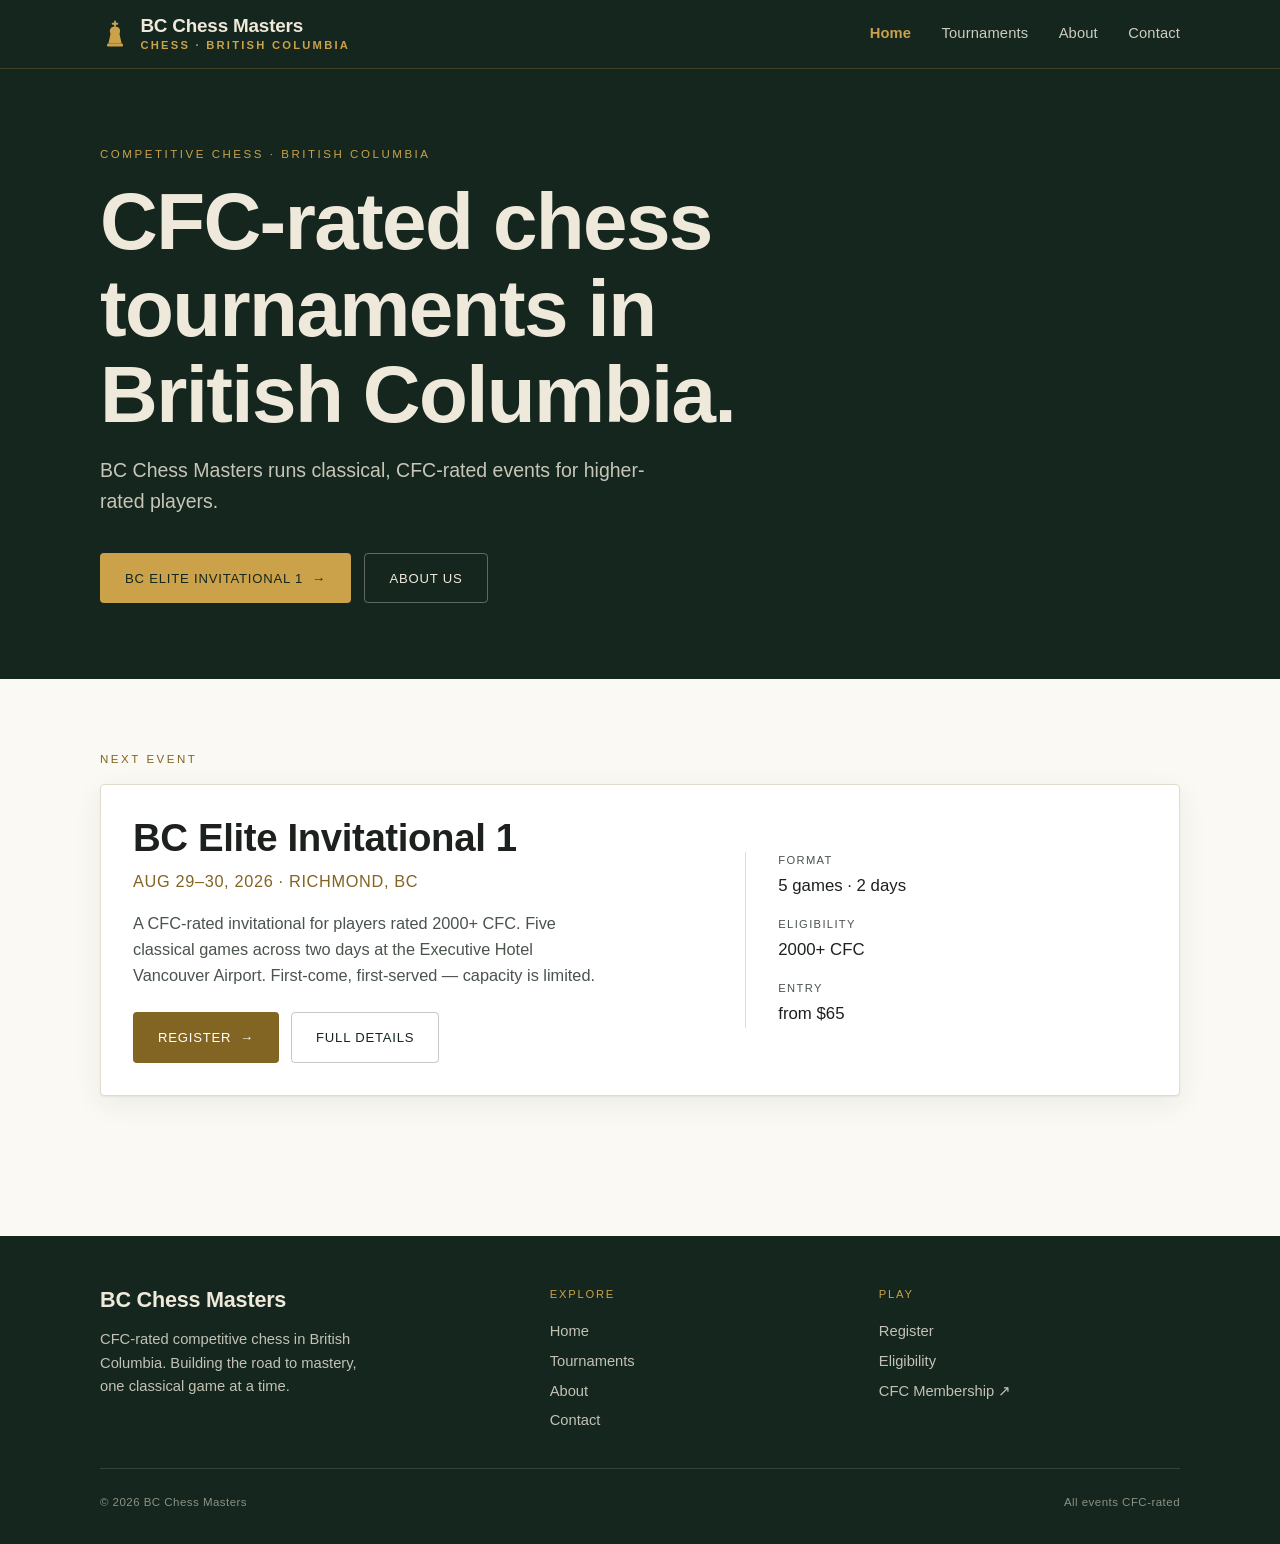
==== index.html @ 0b37fa42 "Added icon and put it in head" ====
<!DOCTYPE html>
<html lang="en">
<head>
  <meta charset="UTF-8" />
  <meta name="viewport" content="width=device-width, initial-scale=1.0" />
  <title>BC Chess Masters — Competitive Chess in British Columbia</title>
  <link rel="icon" type="image/png" sizes="32x32" href="/favicon-32x32.png">
  <meta name="description" content="BC Chess Masters runs CFC-rated, master-track chess tournaments in British Columbia. Home of the BC Elite Invitational." />
  <link rel="stylesheet" href="styles.css" />
</head>
<body>
  <a class="skip-link" href="#main">Skip to content</a>
  <!-- ============ HEADER ============ -->
  <header class="site-header">
    <div class="wrap">
      <a class="brand" href="index.html" aria-label="BC Chess Masters — home">
        <svg class="mark" viewBox="0 0 32 32" aria-hidden="true">
          <path d="M16 2.5v5M13.5 5h5" stroke="#cba24a" stroke-width="2" stroke-linecap="round"/>
          <path d="M16 8c-4.6 0-6.6 3.8-4.8 7.6L9 26h14l-2.2-10.4C22.6 11.8 20.6 8 16 8Z" fill="#cba24a"/>
          <rect x="7.5" y="26" width="17" height="3.4" rx="1.2" fill="#cba24a"/>
        </svg>
        <span class="brand-name">BC Chess Masters<span class="brand-sub">Chess · British Columbia</span></span>
      </a>
      <button class="nav-toggle" aria-expanded="false" aria-controls="primary-nav" aria-label="Toggle menu">☰</button>
      <nav class="nav" id="primary-nav" aria-label="Primary">
        <a href="index.html" aria-current="page">Home</a>
        <a href="bc-elite-invitational-1.html">Tournaments</a>
        <a href="about.html">About</a>
        <a href="contact.html">Contact</a>
      </nav>
    </div>
  </header>

  <main id="main">
  <!-- ============ HERO ============ -->
  <section class="hero">
    <div class="wrap" style="padding-block: clamp(2.75rem, 6vw, 4.75rem);">
      <p class="eyebrow eyebrow--light">Competitive Chess · British Columbia</p>
      <h1 style="font-family:var(--font-display); font-size:clamp(2.6rem,7vw,5rem); font-weight:600; letter-spacing:-.02em; max-width:16ch;">
        CFC-rated chess tournaments in British Columbia.
      </h1>
      <p class="lede" style="color:rgba(239,233,219,.82); max-width:54ch;">
        BC Chess Masters runs classical, CFC-rated events for higher-rated players.
      </p>
      <div style="display:flex; flex-wrap:wrap; gap:.85rem; margin-top:2.25rem;">
        <a class="btn btn--on-dark" href="bc-elite-invitational-1.html">
          BC Elite Invitational 1 <span class="arrow" aria-hidden="true">→</span>
        </a>
        <a class="btn btn--ghost-dark" href="about.html">About us</a>
      </div>
    </div>
  </section>

  <!-- ============ FEATURED EVENT ============ -->
  <section class="section">
    <div class="wrap">
      <p class="eyebrow">Next Event</p>
      <div class="card split-feature">
        <div>
          <h2 class="section-title" style="font-size:clamp(1.7rem,3.6vw,2.4rem);">BC Elite Invitational 1</h2>
          <p class="mono" style="color:var(--brass); margin-top:.6rem; letter-spacing:.04em;">AUG 29–30, 2026 · RICHMOND, BC</p>
          <p style="color:var(--ink-soft); margin-top:1rem; max-width:52ch;">
            A CFC-rated invitational for players rated 2000+ CFC. Five classical games across two days
            at the Executive Hotel Vancouver Airport. First-come, first-served — capacity is limited.
          </p>
          <div style="display:flex; flex-wrap:wrap; gap:.75rem; margin-top:1.5rem;">
            <a class="btn btn--primary" href="bc-elite-invitational-1.html#register">Register <span class="arrow" aria-hidden="true">→</span></a>
            <a class="btn btn--ghost" href="bc-elite-invitational-1.html">Full details</a>
          </div>
        </div>
        <dl style="display:grid; gap:1rem; border-left:1px solid var(--ivory-line); padding-left:2rem;">
          <div><dt class="mono" style="font-size:.7rem; letter-spacing:.12em; text-transform:uppercase; color:var(--ink-soft);">Format</dt>
               <dd class="mono" style="font-size:1.05rem; margin-top:.2rem;">5 games · 2 days</dd></div>
          <div><dt class="mono" style="font-size:.7rem; letter-spacing:.12em; text-transform:uppercase; color:var(--ink-soft);">Eligibility</dt>
               <dd class="mono" style="font-size:1.05rem; margin-top:.2rem;">2000+ CFC</dd></div>
          <div><dt class="mono" style="font-size:.7rem; letter-spacing:.12em; text-transform:uppercase; color:var(--ink-soft);">Entry</dt>
               <dd class="mono" style="font-size:1.05rem; margin-top:.2rem;">from $65</dd></div>
        </dl>
      </div>
    </div>
  </section>

  </main>

  <!-- ============ FOOTER ============ -->
  <footer class="site-footer">
    <div class="wrap">
      <div class="footer-top">
        <div class="footer-brand">
          <span class="brand-name">BC Chess Masters</span>
          <p>CFC-rated competitive chess in British Columbia. Building the road to mastery, one classical game at a time.</p>
        </div>
        <div class="footer-col">
          <h2>Explore</h2>
          <a href="index.html">Home</a>
          <a href="bc-elite-invitational-1.html">Tournaments</a>
          <a href="about.html">About</a>
          <a href="contact.html">Contact</a>
        </div>
        <div class="footer-col">
          <h2>Play</h2>
          <a href="bc-elite-invitational-1.html#register">Register</a>
          <a href="bc-elite-invitational-1.html#eligibility">Eligibility</a>
          <a href="https://www.chess.ca/en/players/membership-join/" target="_blank" rel="noopener">CFC Membership ↗</a>
        </div>
      </div>
      <div class="footer-bottom">
        <span>© 2026 BC Chess Masters</span>
        <span>All events CFC-rated</span>
      </div>
    </div>
  </footer>

  <script src="main.js"></script>
</body>
</html>
---- styles.css ----
/* =================================================================
   Road to Masters — shared stylesheet
   Colors: evergreen + brass + ivory. Plain system sans (Calibri/Segoe UI/Arial).
   ================================================================= */

/* ---------- Design tokens ---------- */
:root {
  /* Palette */
  --ink:        #1c211d;   /* primary text */
  --ink-soft:   #4a534c;   /* secondary text */
  --paper:      #fbf9f4;   /* page background */
  --ivory:      #efe9db;   /* light board square / surfaces */
  --ivory-line: #e2dccd;   /* hairlines on ivory */
  --forest:     #14261d;   /* deep field: hero, header, footer */
  --forest-2:   #1d3529;   /* raised surfaces on forest */
  --brass:      #826423;   /* accent — "masters" gold (AA on ivory/paper/white) */
  --brass-lit:  #cba24a;   /* accent on dark */
  --danger:     #8a3b2e;   /* deadlines / important notes */

  /* Placeholder highlight */
  --tbd-bg:     #fbeccb;
  --tbd-border: #d9a93a;
  --tbd-text:   #6b4e12;

  /* Type — plain system sans throughout */
  --font-display: Calibri, "Segoe UI", Arial, Helvetica, sans-serif;
  --font-body:    Calibri, "Segoe UI", Arial, Helvetica, sans-serif;
  --font-mono:    Calibri, "Segoe UI", Arial, Helvetica, sans-serif;

  /* Rhythm */
  --wrap: 1080px;
  --wrap-narrow: 760px;
  --gap: clamp(1rem, 2.5vw, 1.75rem);
  --section-y: clamp(2.75rem, 5.5vw, 4.5rem);
  --radius: 4px;
  --shadow: 0 1px 2px rgba(20,38,29,.06), 0 8px 28px rgba(20,38,29,.07);
}

/* ---------- Reset ---------- */
*, *::before, *::after { box-sizing: border-box; }
* { margin: 0; }
html { -webkit-text-size-adjust: 100%; scroll-behavior: smooth; }
body {
  font-family: var(--font-body);
  color: var(--ink);
  background: var(--paper);
  line-height: 1.6;
  font-size: 1.02rem;
  -webkit-font-smoothing: antialiased;
  text-rendering: optimizeLegibility;
}
img, svg { display: block; max-width: 100%; }
a { color: inherit; }
h1, h2, h3, h4 { line-height: 1.08; font-weight: 600; }

@media (prefers-reduced-motion: reduce) {
  html { scroll-behavior: auto; }
  *, *::before, *::after { animation-duration: .001ms !important; transition-duration: .001ms !important; }
}

/* ---------- Layout helpers ---------- */
.wrap { width: min(100% - 2.5rem, var(--wrap)); margin-inline: auto; }
.wrap-narrow { width: min(100% - 2.5rem, var(--wrap-narrow)); margin-inline: auto; }
.section { padding-block: var(--section-y); }
.section--ivory { background: var(--ivory); border-block: 1px solid var(--ivory-line); }

/* Two-column splits (collapse to one column on narrow screens) */
.split { display: grid; grid-template-columns: 1fr 1fr; gap: clamp(1.5rem, 4vw, 3rem); }
.split-wide { display: grid; grid-template-columns: 1.5fr 1fr; gap: clamp(1.5rem, 4vw, 3rem); }
.split-feature { display: grid; grid-template-columns: 1.3fr .9fr; gap: 2rem; align-items: center; }
@media (max-width: 780px) {
  .split, .split-wide, .split-feature { grid-template-columns: 1fr; }
}

.eyebrow {
  font-family: var(--font-mono);
  font-size: .72rem;
  letter-spacing: .22em;
  text-transform: uppercase;
  color: var(--brass);
  font-weight: 500;
  margin-bottom: 1rem;
}
.eyebrow--light { color: var(--brass-lit); }

.section-title {
  font-family: var(--font-display);
  font-size: clamp(1.9rem, 4vw, 2.7rem);
  font-weight: 600;
  letter-spacing: -.01em;
  font-optical-sizing: auto;
}
.lede {
  font-size: clamp(1.05rem, 2.3vw, 1.22rem);
  color: var(--ink-soft);
  max-width: 60ch;
  margin-top: 1rem;
}

/* Mono = the "scoresheet" data thread */
.mono { font-family: var(--font-mono); font-variant-numeric: tabular-nums; }

/* ---------- Placeholder / to-confirm marker ---------- */
.tbd {
  font-family: var(--font-mono);
  font-size: .82em;
  background: var(--tbd-bg);
  color: var(--tbd-text);
  border: 1px dashed var(--tbd-border);
  border-radius: 3px;
  padding: .08em .45em;
  white-space: nowrap;
}
.tbd::before { content: "\270e\00a0"; } /* pencil */

/* ---------- Buttons ---------- */
.btn {
  display: inline-flex;
  align-items: center;
  gap: .55rem;
  font-family: var(--font-mono);
  font-size: .82rem;
  letter-spacing: .06em;
  text-transform: uppercase;
  font-weight: 500;
  text-decoration: none;
  padding: .85rem 1.5rem;
  border-radius: var(--radius);
  border: 1px solid transparent;
  cursor: pointer;
  transition: transform .15s ease, background .15s ease, border-color .15s ease, color .15s ease;
}
.btn:hover { transform: translateY(-1px); }
.btn--primary { background: var(--brass); color: #ffffff !important; text-decoration: none; }
.btn--primary:hover { background: #6b511c; color: #ffffff !important; }
.btn--ghost { background: transparent; color: var(--forest); border-color: rgba(20,38,29,.25); text-decoration: none; }
.btn--ghost:hover { border-color: var(--forest); color: var(--forest); }
.btn--on-dark { background: var(--brass-lit); color: var(--forest); }
.btn--on-dark:hover { background: #dbb45c; }
.btn--ghost-dark { background: transparent; color: var(--ivory); border-color: rgba(239,233,219,.35); }
.btn--ghost-dark:hover { border-color: var(--ivory); }
.btn--lg { padding: 1.05rem 2.1rem; font-size: .95rem; }
.btn .arrow { transition: transform .15s ease; }
.btn:hover .arrow { transform: translateX(3px); }

/* ---------- Header ---------- */
.site-header {
  position: sticky;
  top: 0;
  z-index: 50;
  background: var(--forest);
  color: var(--ivory);
  border-bottom: 1px solid rgba(203,162,74,.22);
}
.site-header .wrap {
  display: flex;
  align-items: center;
  justify-content: space-between;
  min-height: 68px;
}
.brand {
  display: inline-flex;
  align-items: center;
  gap: .65rem;
  text-decoration: none;
  color: var(--ivory);
}
.brand .mark { width: 30px; height: 30px; flex: none; }
.brand-name {
  font-family: var(--font-display);
  font-size: 1.18rem;
  font-weight: 600;
  letter-spacing: -.01em;
  line-height: 1;
}
.brand-sub {
  display: block;
  font-family: var(--font-mono);
  font-size: .7rem;
  letter-spacing: .2em;
  text-transform: uppercase;
  color: var(--brass-lit);
  margin-top: .28rem;
}
.nav-toggle {
  display: none;
  background: none;
  border: 1px solid rgba(239,233,219,.3);
  border-radius: var(--radius);
  color: var(--ivory);
  padding: .45rem .6rem;
  cursor: pointer;
  font-size: 1.1rem;
  line-height: 1;
}
.nav {
  display: flex;
  align-items: center;
  gap: 1.9rem;
}
.nav a {
  text-decoration: none;
  color: var(--ivory);
  font-size: .92rem;
  letter-spacing: .01em;
  opacity: .85;
  transition: opacity .15s ease, color .15s ease;
}
.nav a:hover, .nav a[aria-current="page"] { opacity: 1; color: var(--brass-lit); }
.nav a[aria-current="page"] { font-weight: 600; }

@media (max-width: 760px) {
  .nav-toggle { display: block; }
  .nav {
    position: absolute;
    top: 100%; left: 0; right: 0;
    flex-direction: column;
    align-items: stretch;
    gap: 0;
    background: var(--forest);
    border-bottom: 1px solid rgba(203,162,74,.22);
    padding: .5rem 0 1rem;
    display: none;
  }
  .nav.open { display: flex; }
  .nav a { padding: .85rem 1.25rem; width: min(100% - 2.5rem, var(--wrap)); margin-inline: auto; opacity: .95; }
  .nav a + a { border-top: 1px solid rgba(239,233,219,.08); }
}

/* ---------- Hero (shared base) ---------- */
.hero {
  position: relative;
  background: var(--forest);
  color: var(--ivory);
  overflow: hidden;
}
.hero > .wrap { position: relative; z-index: 1; }

/* ---------- Cards ---------- */
.card {
  background: #fff;
  border: 1px solid var(--ivory-line);
  border-radius: var(--radius);
  padding: clamp(1.4rem, 3vw, 2rem);
  box-shadow: var(--shadow);
}

/* ---------- Tables ---------- */
.table-scroll { overflow-x: auto; -webkit-overflow-scrolling: touch; }
table.data {
  width: 100%;
  border-collapse: collapse;
  min-width: 460px;
}
table.data caption { text-align: left; color: var(--ink-soft); font-size: .9rem; margin-bottom: .75rem; }
table.data th, table.data td {
  text-align: left;
  padding: .8rem 1rem;
  border-bottom: 1px solid var(--ivory-line);
  vertical-align: baseline;
}
table.data thead th {
  font-family: var(--font-mono);
  font-size: .7rem;
  letter-spacing: .12em;
  text-transform: uppercase;
  color: var(--ink-soft);
  font-weight: 500;
}
table.data tbody tr:last-child td { border-bottom: 0; }
table.data .num { font-family: var(--font-mono); font-variant-numeric: tabular-nums; }
.round-tag {
  display: inline-block;
  font-family: var(--font-mono);
  font-weight: 700;
  color: var(--forest);
  background: var(--ivory);
  border: 1px solid var(--ivory-line);
  border-radius: 3px;
  padding: .1rem .5rem;
  font-size: .82rem;
}

/* ---------- Definition rows (format/eligibility) ---------- */
.spec-list { display: grid; gap: 1.1rem; margin-top: 1.5rem; }
.spec {
  display: grid;
  grid-template-columns: 190px 1fr;
  gap: 1.25rem;
  padding-bottom: 1.1rem;
  border-bottom: 1px solid var(--ivory-line);
}
.spec:last-child { border-bottom: 0; padding-bottom: 0; }
.spec dt {
  font-family: var(--font-mono);
  font-size: .74rem;
  letter-spacing: .1em;
  text-transform: uppercase;
  color: var(--brass);
  padding-top: .15rem;
}
.spec dd { color: var(--ink); }
.spec dd small { display: block; color: var(--ink-soft); margin-top: .3rem; }
@media (max-width: 620px) {
  .spec { grid-template-columns: 1fr; gap: .35rem; }
}

/* ---------- Fee / price ---------- */
.fee-grid {
  display: grid;
  grid-template-columns: repeat(auto-fit, minmax(220px, 1fr));
  gap: var(--gap);
  margin-top: 2rem;
}
.fee {
  border: 1px solid var(--ivory-line);
  border-radius: var(--radius);
  background: #fff;
  padding: 1.5rem;
}
.fee.is-early { border-color: var(--brass); box-shadow: 0 0 0 1px var(--brass); }
.fee .fee-label {
  font-family: var(--font-mono);
  font-size: .72rem;
  letter-spacing: .12em;
  text-transform: uppercase;
  color: var(--ink-soft);
}
.fee .fee-amount {
  font-family: var(--font-display);
  font-size: 2.6rem;
  font-weight: 600;
  margin: .3rem 0 .15rem;
}
.fee .fee-note { font-size: .88rem; color: var(--ink-soft); }
.fee .fee-flag {
  display: inline-block;
  margin-bottom: .6rem;
  font-family: var(--font-mono);
  font-size: .7rem;
  letter-spacing: .1em;
  text-transform: uppercase;
  color: var(--brass);
}
.addons { margin-top: 1.75rem; display: grid; gap: .6rem; }
.addon {
  display: flex; justify-content: space-between; gap: 1rem;
  padding: .75rem 1rem;
  background: #fff;
  border: 1px solid var(--ivory-line);
  border-radius: var(--radius);
}
.addon .addon-price { font-family: var(--font-mono); font-weight: 700; color: var(--brass); }

/* Deadline pill */
.deadline {
  display: inline-flex; align-items: center; gap: .5rem;
  font-family: var(--font-mono);
  font-size: .8rem;
  color: var(--danger);
  background: #f7e7e3;
  border: 1px solid #e3bcb2;
  border-radius: 999px;
  padding: .35rem .85rem;
}

/* ---------- Register block ---------- */
.register {
  background: var(--forest);
  color: var(--ivory);
  border-radius: var(--radius);
  padding: clamp(1.75rem, 4vw, 2.75rem);
}
.register h3 { font-family: var(--font-display); font-size: 1.7rem; }
.etransfer {
  margin-top: 1.5rem;
  border-top: 1px solid rgba(239,233,219,.16);
  padding-top: 1.25rem;
  font-size: .95rem;
  color: rgba(239,233,219,.85);
}
.etransfer .kv { font-family: var(--font-mono); color: var(--brass-lit); }

/* ---------- Sub-nav (tournament page) ---------- */
.subnav {
  position: sticky;
  top: 68px;
  z-index: 40;
  background: rgba(251,249,244,.92);
  backdrop-filter: blur(8px);
  border-bottom: 1px solid var(--ivory-line);
}
.subnav .wrap { display: flex; gap: .25rem; overflow-x: auto; -webkit-overflow-scrolling: touch; scrollbar-width: none; }
.subnav .wrap::-webkit-scrollbar { display: none; }
.subnav a {
  flex: none;
  text-decoration: none;
  color: var(--ink-soft);
  font-family: var(--font-mono);
  font-size: .72rem;
  letter-spacing: .06em;
  text-transform: uppercase;
  padding: .95rem .85rem;
  border-bottom: 2px solid transparent;
  transition: color .15s ease, border-color .15s ease;
  white-space: nowrap;
}
.subnav a:hover { color: var(--ink); }
.subnav a.active { color: var(--forest); border-bottom-color: var(--brass); }
/* offset anchors so sticky bars don't cover headings */
.anchor { scroll-margin-top: 130px; }

/* ---------- Callout ---------- */
.callout {
  border-left: 3px solid var(--brass);
  background: var(--ivory);
  border-radius: 0 var(--radius) var(--radius) 0;
  padding: 1.1rem 1.35rem;
  margin-top: 1.5rem;
}
.callout p { color: var(--ink); font-size: .96rem; }
.callout a { color: var(--brass); font-weight: 600; }

/* ---------- Prose ---------- */
.prose p { margin-top: 1rem; color: var(--ink-soft); max-width: 68ch; }
.prose p:first-child { margin-top: 0; }
.prose a:not(.btn) { color: var(--brass); text-decoration: underline; text-underline-offset: 2px; }
.prose ul { margin-top: 1rem; padding-left: 1.2rem; color: var(--ink-soft); max-width: 68ch; }
.prose li { margin-top: .4rem; }
.prose h2, .prose h3 {
  font-family: var(--font-display);
  font-size: 1.35rem;
  margin-top: 2rem;
}

/* ---------- Footer ---------- */
.site-footer {
  background: var(--forest);
  color: rgba(239,233,219,.8);
  padding-block: 3.25rem 2rem;
  margin-top: var(--section-y);
}
.footer-top {
  display: grid;
  grid-template-columns: 1.4fr 1fr 1fr;
  gap: var(--gap);
  padding-bottom: 2rem;
  border-bottom: 1px solid rgba(239,233,219,.14);
}
.footer-brand .brand-name { color: var(--ivory); font-size: 1.35rem; }
.footer-brand p { margin-top: .85rem; font-size: .92rem; max-width: 34ch; }
.footer-col h2 {
  font-family: var(--font-mono);
  font-size: .7rem;
  letter-spacing: .16em;
  text-transform: uppercase;
  color: var(--brass-lit);
  margin-bottom: 1rem;
  font-weight: 500;
}
.footer-col a { display: block; text-decoration: none; color: rgba(239,233,219,.8); font-size: .92rem; padding: .2rem 0; }
.footer-col a:hover { color: var(--brass-lit); }
.footer-bottom {
  display: flex; justify-content: space-between; flex-wrap: wrap; gap: .5rem;
  padding-top: 1.5rem;
  font-family: var(--font-mono);
  font-size: .72rem;
  letter-spacing: .04em;
  color: rgba(239,233,219,.55);
}
@media (max-width: 680px) {
  .footer-top { grid-template-columns: 1fr 1fr; }
  .footer-brand { grid-column: 1 / -1; }
}

/* ---------- Skip link ---------- */
.skip-link {
  position: absolute;
  left: -9999px;
  top: 0;
  z-index: 100;
  background: var(--brass);
  color: #fff;
  font-family: var(--font-mono);
  font-size: .85rem;
  padding: .75rem 1.25rem;
  border-radius: 0 0 var(--radius) 0;
  text-decoration: none;
}
.skip-link:focus {
  left: 0;
}

/* ---------- Focus visibility ---------- */
a:focus-visible, button:focus-visible, .btn:focus-visible {
  outline: 2px solid var(--brass-lit);
  outline-offset: 3px;
  border-radius: 2px;
}
.hero a:focus-visible, .site-header a:focus-visible, .site-footer a:focus-visible {
  outline-color: var(--brass-lit);
}
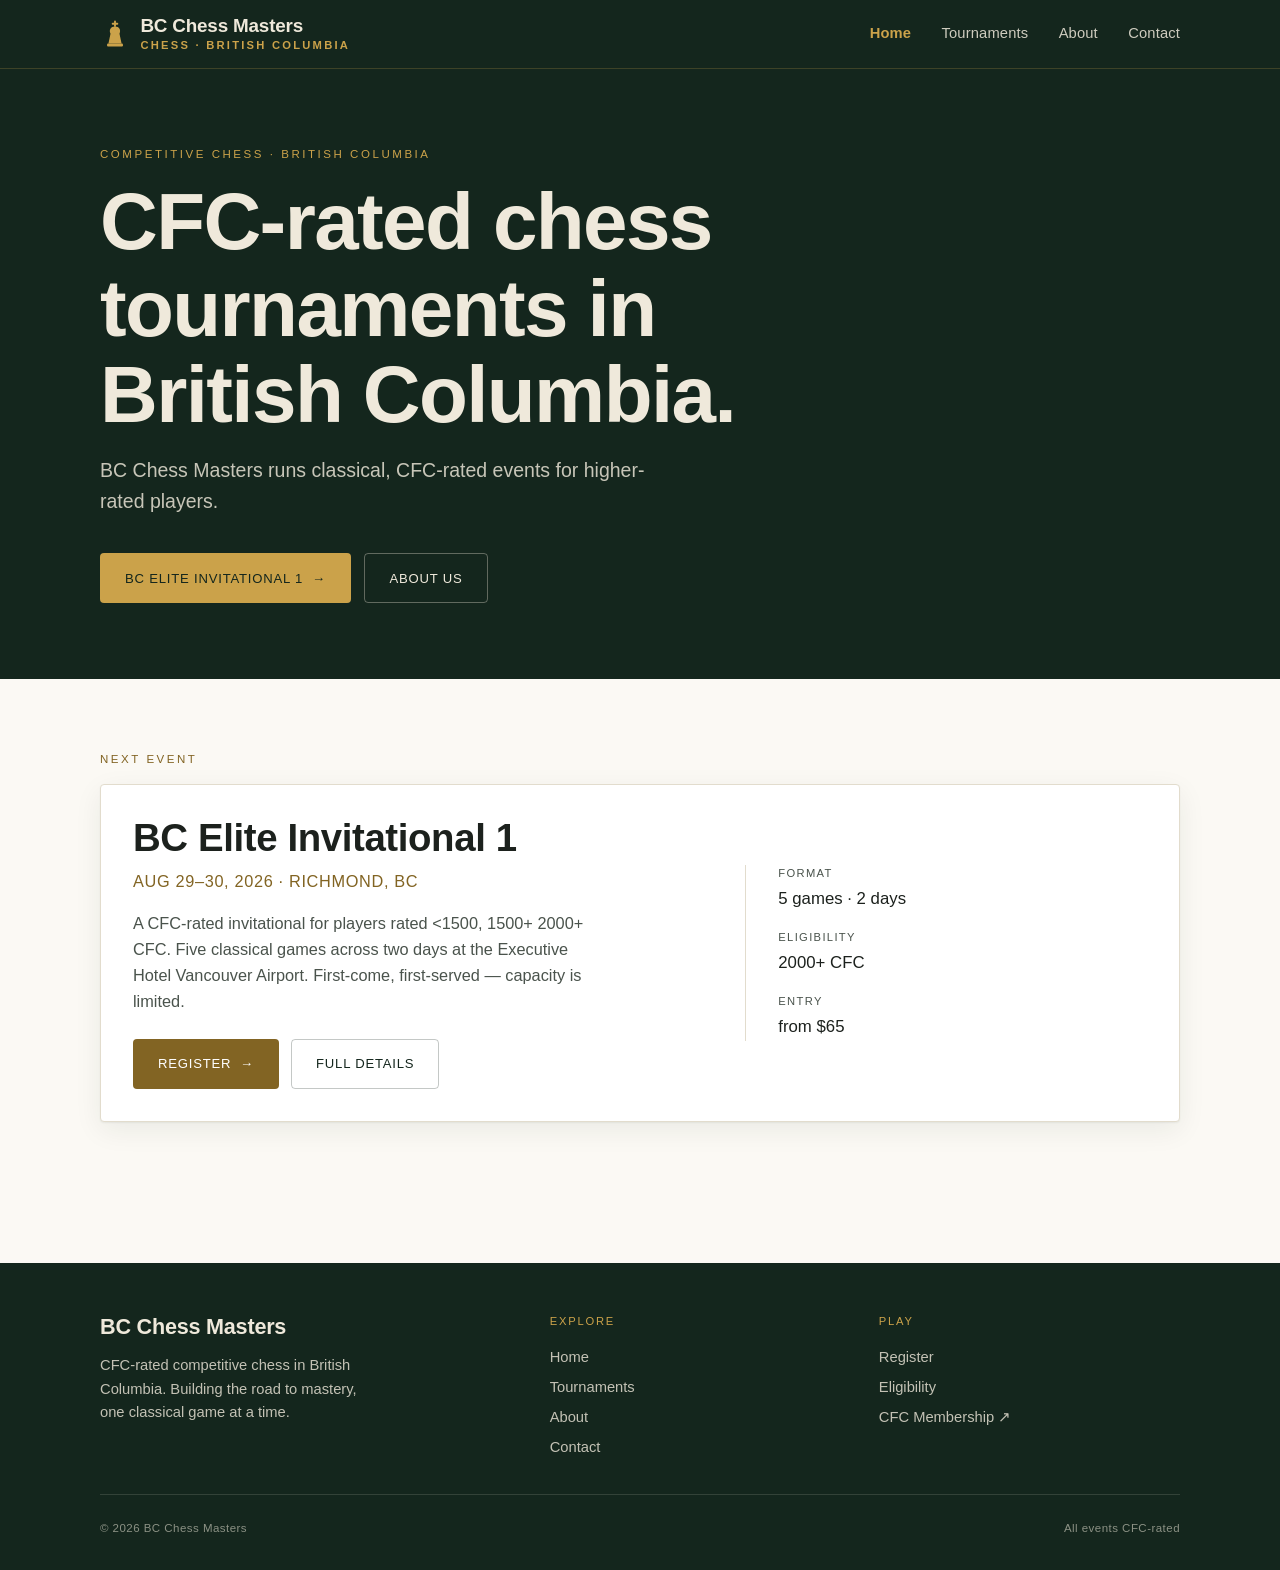
==== commit 21653348: "fixed tournament desc" ====
--- a/index.html
+++ b/index.html
@@ -60,7 +60,7 @@
           <h2 class="section-title" style="font-size:clamp(1.7rem,3.6vw,2.4rem);">BC Elite Invitational 1</h2>
           <p class="mono" style="color:var(--brass); margin-top:.6rem; letter-spacing:.04em;">AUG 29–30, 2026 · RICHMOND, BC</p>
           <p style="color:var(--ink-soft); margin-top:1rem; max-width:52ch;">
-            A CFC-rated invitational for players rated 2000+ CFC. Five classical games across two days
+            A CFC-rated invitational for players rated &lt;1500, 1500+ 2000+ CFC. Five classical games across two days
             at the Executive Hotel Vancouver Airport. First-come, first-served — capacity is limited.
           </p>
           <div style="display:flex; flex-wrap:wrap; gap:.75rem; margin-top:1.5rem;">
--- a/styles.css
+++ b/styles.css
@@ -1,5 +1,5 @@
 /* =================================================================
-   Road to Masters — shared stylesheet
+   BC Chess Masters — shared stylesheet
    Colors: evergreen + brass + ivory. Plain system sans (Calibri/Segoe UI/Arial).
    ================================================================= */
 
@@ -500,3 +500,12 @@
 .hero a:focus-visible, .site-header a:focus-visible, .site-footer a:focus-visible {
   outline-color: var(--brass-lit);
 }
+
+/* ---------- Player title abbreviation (CM / NM / FM / IM / GM) ----------
+   Owner decision: the lit brass is kept here deliberately. It measures
+   2.38:1 on white, below the AA floor the rest of the site holds to.
+   Do not "fix" this to --brass without asking. */
+.title-abbr {
+  font-weight: 700;
+  color: var(--brass-lit);
+}
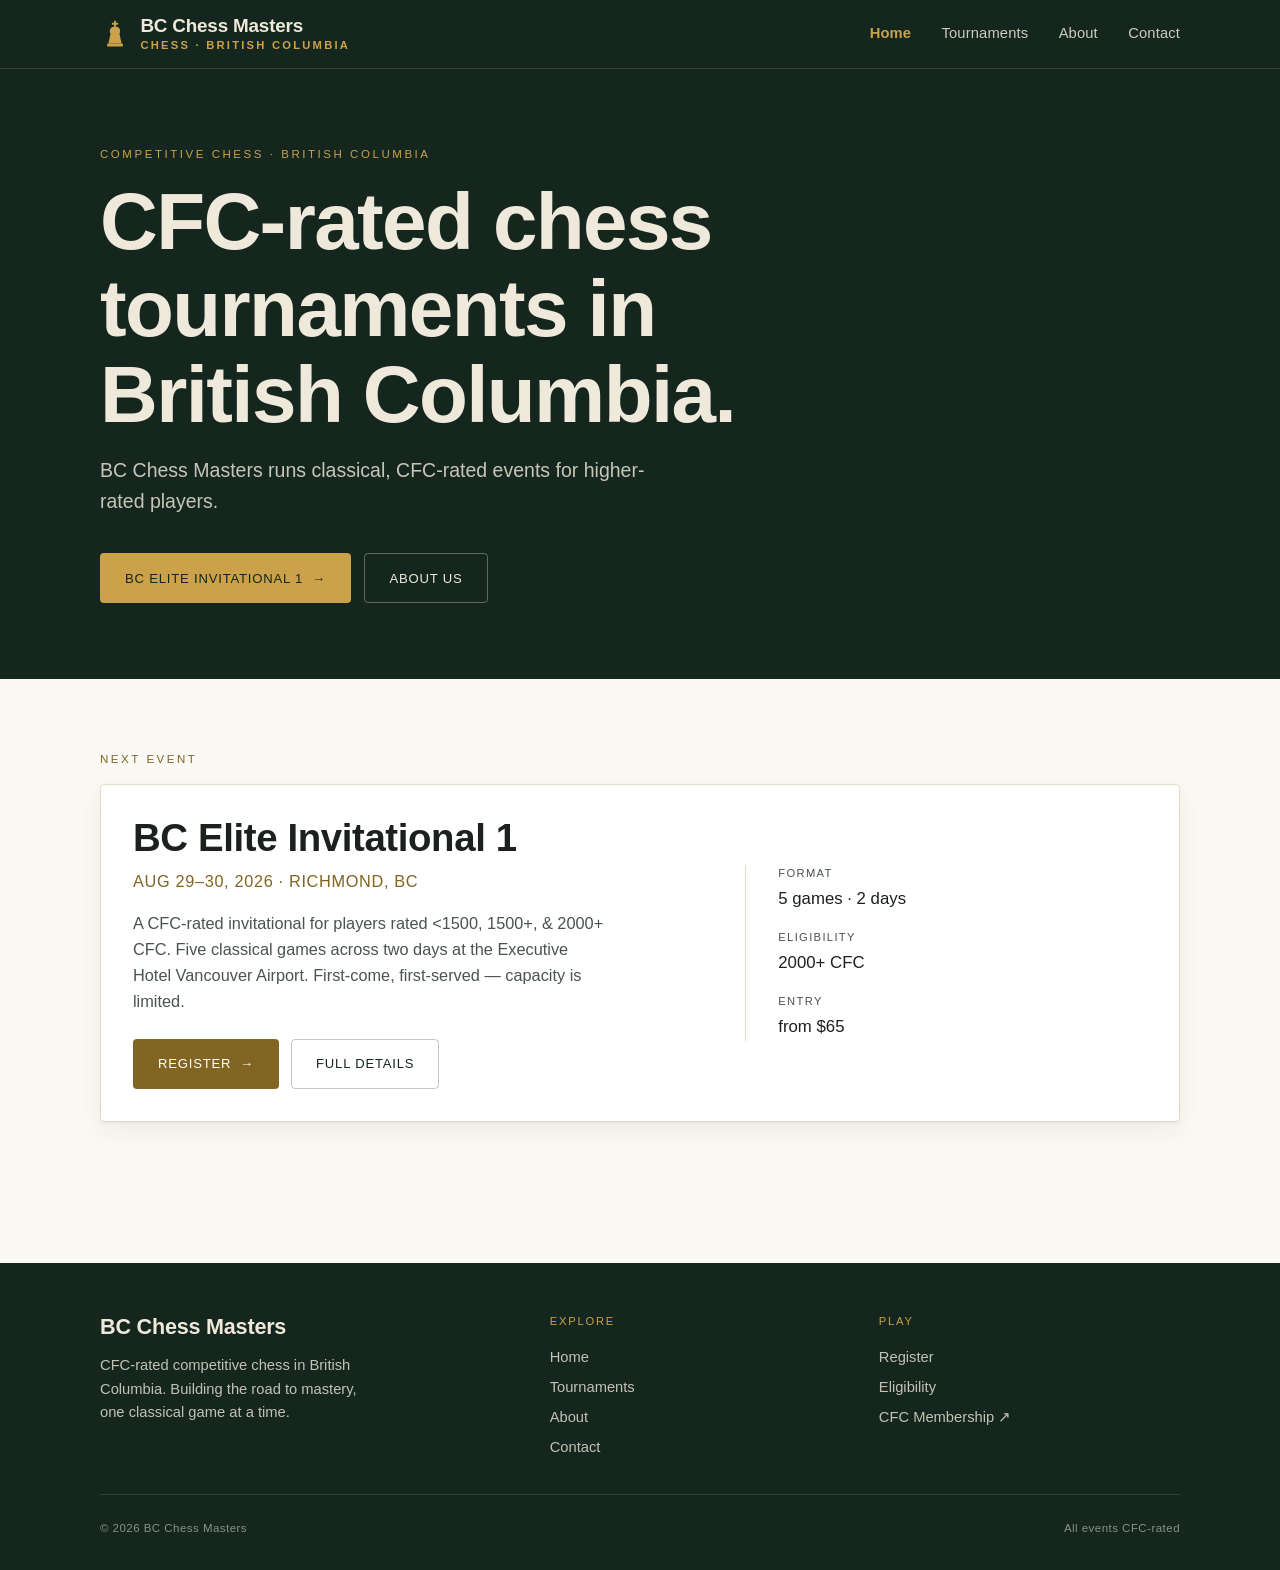
==== commit c056d75e: "added &" ====
--- a/index.html
+++ b/index.html
@@ -60,7 +60,7 @@
           <h2 class="section-title" style="font-size:clamp(1.7rem,3.6vw,2.4rem);">BC Elite Invitational 1</h2>
           <p class="mono" style="color:var(--brass); margin-top:.6rem; letter-spacing:.04em;">AUG 29–30, 2026 · RICHMOND, BC</p>
           <p style="color:var(--ink-soft); margin-top:1rem; max-width:52ch;">
-            A CFC-rated invitational for players rated &lt;1500, 1500+ 2000+ CFC. Five classical games across two days
+            A CFC-rated invitational for players rated &lt;1500, 1500+, & 2000+ CFC. Five classical games across two days
             at the Executive Hotel Vancouver Airport. First-come, first-served — capacity is limited.
           </p>
           <div style="display:flex; flex-wrap:wrap; gap:.75rem; margin-top:1.5rem;">
@@ -91,14 +91,14 @@
           <p>CFC-rated competitive chess in British Columbia. Building the road to mastery, one classical game at a time.</p>
         </div>
         <div class="footer-col">
-          <h2>Explore</h2>
+          <p class="footer-head">Explore</p>
           <a href="index.html">Home</a>
           <a href="bc-elite-invitational-1.html">Tournaments</a>
           <a href="about.html">About</a>
           <a href="contact.html">Contact</a>
         </div>
         <div class="footer-col">
-          <h2>Play</h2>
+          <p class="footer-head">Play</p>
           <a href="bc-elite-invitational-1.html#register">Register</a>
           <a href="bc-elite-invitational-1.html#eligibility">Eligibility</a>
           <a href="https://www.chess.ca/en/players/membership-join/" target="_blank" rel="noopener">CFC Membership ↗</a>
--- a/styles.css
+++ b/styles.css
@@ -449,7 +449,7 @@
 }
 .footer-brand .brand-name { color: var(--ivory); font-size: 1.35rem; }
 .footer-brand p { margin-top: .85rem; font-size: .92rem; max-width: 34ch; }
-.footer-col h2 {
+.footer-col .footer-head {
   font-family: var(--font-mono);
   font-size: .7rem;
   letter-spacing: .16em;
@@ -457,6 +457,7 @@
   color: var(--brass-lit);
   margin-bottom: 1rem;
   font-weight: 500;
+  line-height: 1.08;
 }
 .footer-col a { display: block; text-decoration: none; color: rgba(239,233,219,.8); font-size: .92rem; padding: .2rem 0; }
 .footer-col a:hover { color: var(--brass-lit); }
@@ -501,6 +502,14 @@
   outline-color: var(--brass-lit);
 }
 
+/* ---------- Roster freshness line ---------- */
+.roster-meta {
+  margin-top: .75rem;
+  font-size: .9rem;
+  color: var(--ink-soft);
+}
+.roster-meta .roster-count { color: var(--ink); font-weight: 600; }
+
 /* ---------- Player title abbreviation (CM / NM / FM / IM / GM) ----------
    Owner decision: the lit brass is kept here deliberately. It measures
    2.38:1 on white, below the AA floor the rest of the site holds to.
@@ -508,4 +517,6 @@
 .title-abbr {
   font-weight: 700;
   color: var(--brass-lit);
+  text-decoration: none;          /* suppress the UA dotted underline on <abbr> */
+  cursor: help;
 }
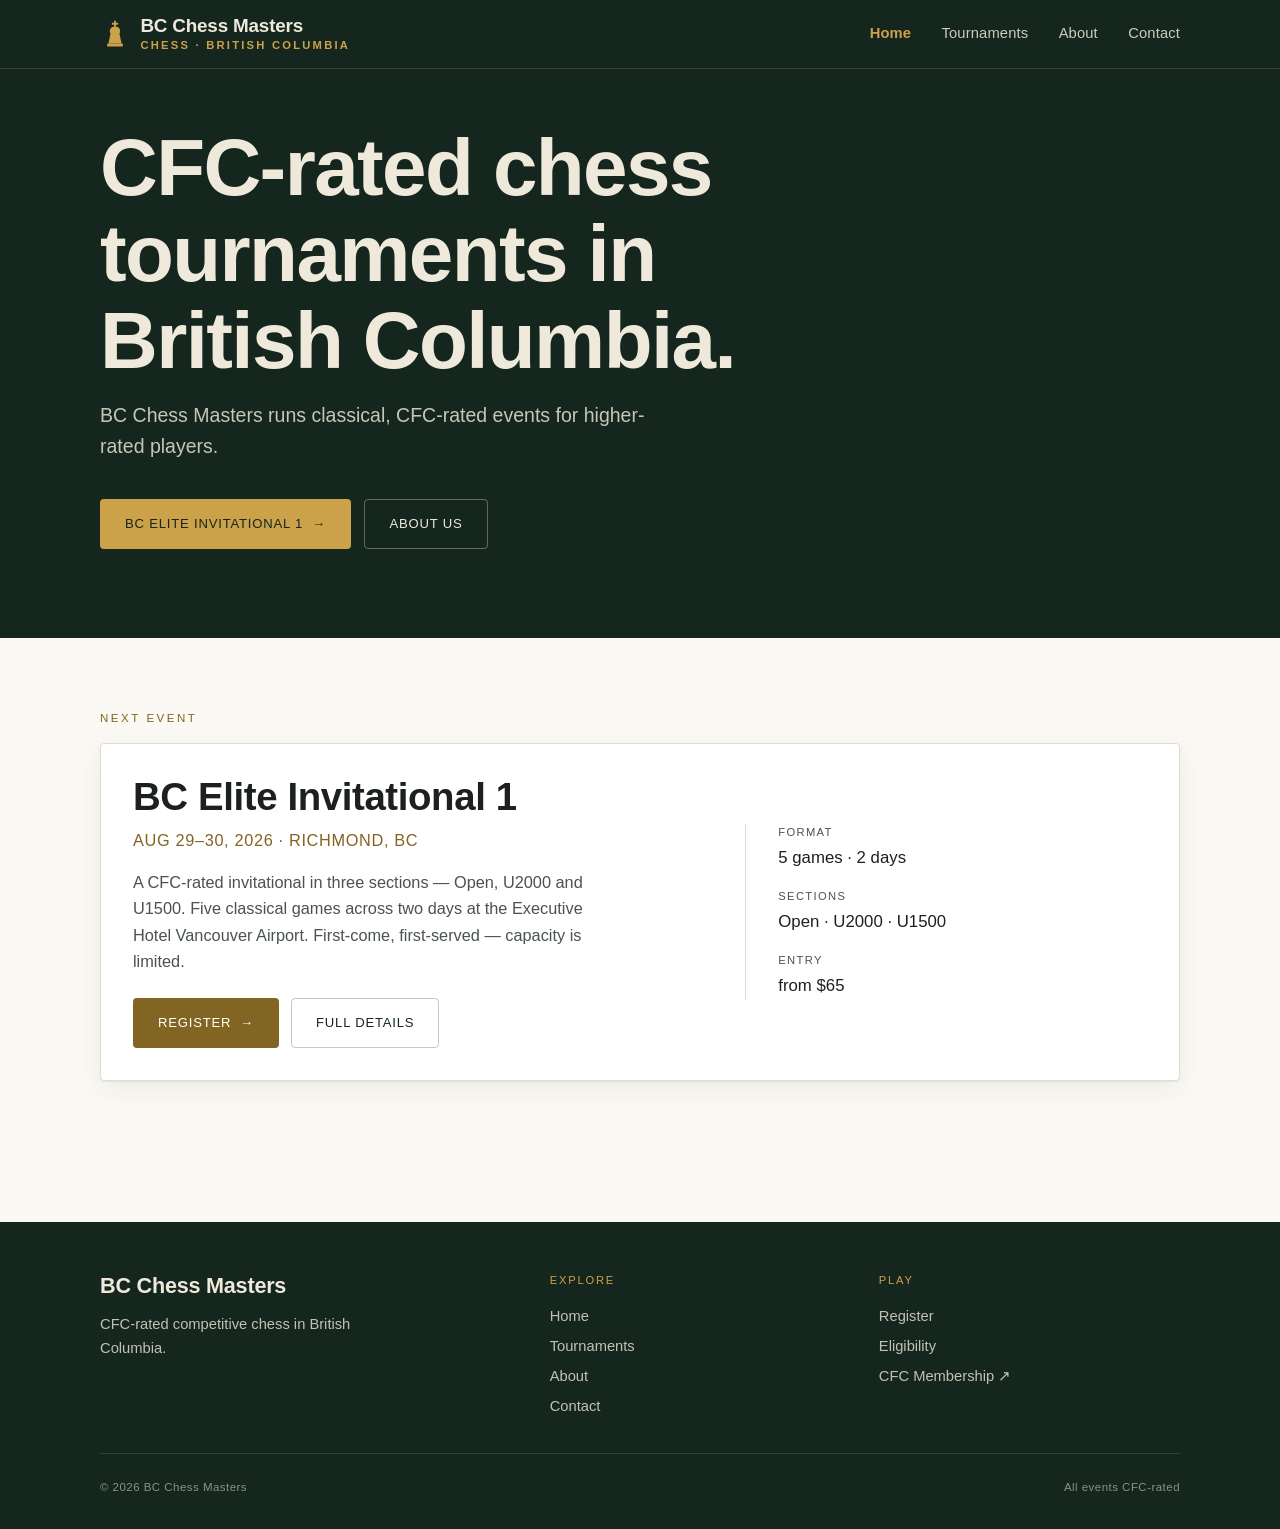
==== commit bc65e47f: "add u2000 and u1500 sections, website cleanup" ====
--- a/index.html
+++ b/index.html
@@ -34,8 +34,7 @@
   <main id="main">
   <!-- ============ HERO ============ -->
   <section class="hero">
-    <div class="wrap" style="padding-block: clamp(2.75rem, 6vw, 4.75rem);">
-      <p class="eyebrow eyebrow--light">Competitive Chess · British Columbia</p>
+    <div class="wrap" style="padding-block: clamp(2.25rem, 4.5vw, 3.5rem) clamp(3.75rem, 7vw, 5.75rem);">
       <h1 style="font-family:var(--font-display); font-size:clamp(2.6rem,7vw,5rem); font-weight:600; letter-spacing:-.02em; max-width:16ch;">
         CFC-rated chess tournaments in British Columbia.
       </h1>
@@ -60,7 +59,7 @@
           <h2 class="section-title" style="font-size:clamp(1.7rem,3.6vw,2.4rem);">BC Elite Invitational 1</h2>
           <p class="mono" style="color:var(--brass); margin-top:.6rem; letter-spacing:.04em;">AUG 29–30, 2026 · RICHMOND, BC</p>
           <p style="color:var(--ink-soft); margin-top:1rem; max-width:52ch;">
-            A CFC-rated invitational for players rated &lt;1500, 1500+, & 2000+ CFC. Five classical games across two days
+            A CFC-rated invitational in three sections — Open, U2000 and U1500. Five classical games across two days
             at the Executive Hotel Vancouver Airport. First-come, first-served — capacity is limited.
           </p>
           <div style="display:flex; flex-wrap:wrap; gap:.75rem; margin-top:1.5rem;">
@@ -71,8 +70,8 @@
         <dl style="display:grid; gap:1rem; border-left:1px solid var(--ivory-line); padding-left:2rem;">
           <div><dt class="mono" style="font-size:.7rem; letter-spacing:.12em; text-transform:uppercase; color:var(--ink-soft);">Format</dt>
                <dd class="mono" style="font-size:1.05rem; margin-top:.2rem;">5 games · 2 days</dd></div>
-          <div><dt class="mono" style="font-size:.7rem; letter-spacing:.12em; text-transform:uppercase; color:var(--ink-soft);">Eligibility</dt>
-               <dd class="mono" style="font-size:1.05rem; margin-top:.2rem;">2000+ CFC</dd></div>
+          <div><dt class="mono" style="font-size:.7rem; letter-spacing:.12em; text-transform:uppercase; color:var(--ink-soft);">Sections</dt>
+               <dd class="mono" style="font-size:1.05rem; margin-top:.2rem;">Open · U2000 · U1500</dd></div>
           <div><dt class="mono" style="font-size:.7rem; letter-spacing:.12em; text-transform:uppercase; color:var(--ink-soft);">Entry</dt>
                <dd class="mono" style="font-size:1.05rem; margin-top:.2rem;">from $65</dd></div>
         </dl>
@@ -88,7 +87,7 @@
       <div class="footer-top">
         <div class="footer-brand">
           <span class="brand-name">BC Chess Masters</span>
-          <p>CFC-rated competitive chess in British Columbia. Building the road to mastery, one classical game at a time.</p>
+          <p>CFC-rated competitive chess in British Columbia.</p>
         </div>
         <div class="footer-col">
           <p class="footer-head">Explore</p>
--- a/styles.css
+++ b/styles.css
@@ -407,8 +407,12 @@
 }
 .subnav a:hover { color: var(--ink); }
 .subnav a.active { color: var(--forest); border-bottom-color: var(--brass); }
-/* offset anchors so sticky bars don't cover headings */
-.anchor { scroll-margin-top: 130px; }
+/* Offset anchors so the sticky header + sub-nav don't cover headings.
+   The fragment target is the <section id="...">, not the inner .wrap that
+   carries .anchor — the browser reads scroll-margin from the element it
+   scrolls to, so both need it or the section lands flush under the bars. */
+.anchor,
+.section[id] { scroll-margin-top: 130px; }
 
 /* ---------- Callout ---------- */
 .callout {
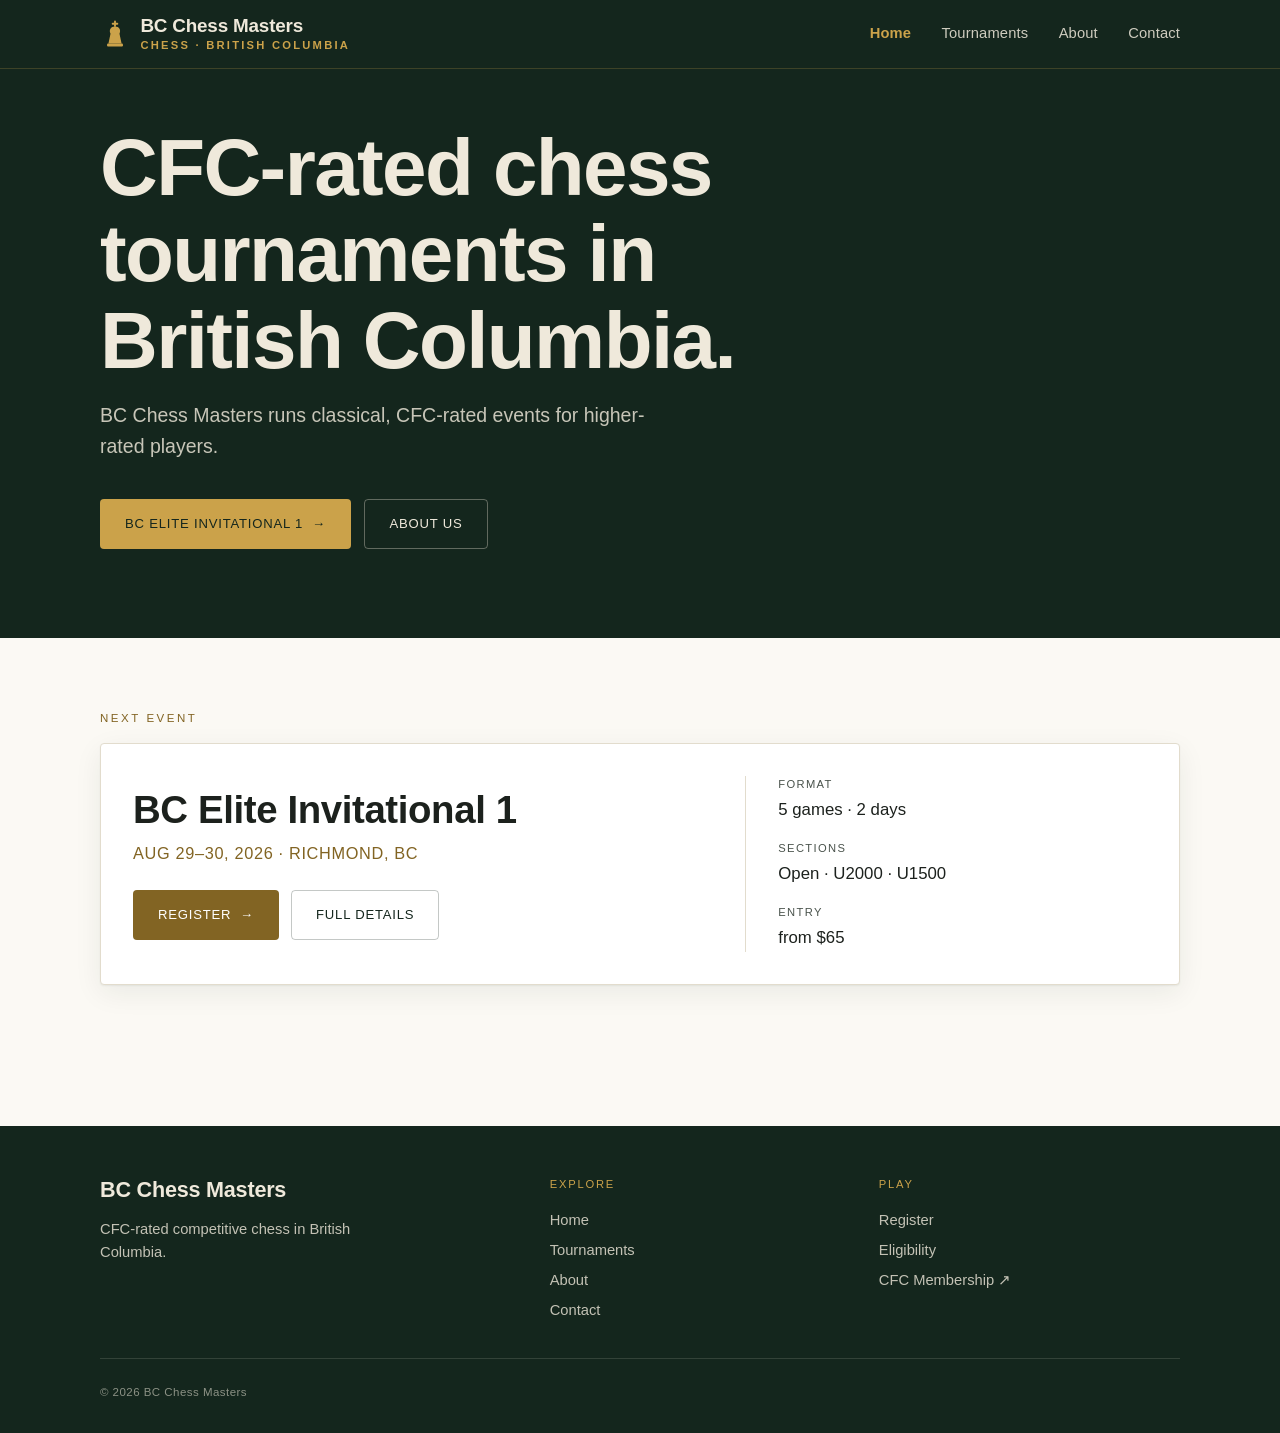
==== commit 341ea4e9: "cleanup" ====
--- a/index.html
+++ b/index.html
@@ -58,16 +58,12 @@
         <div>
           <h2 class="section-title" style="font-size:clamp(1.7rem,3.6vw,2.4rem);">BC Elite Invitational 1</h2>
           <p class="mono" style="color:var(--brass); margin-top:.6rem; letter-spacing:.04em;">AUG 29–30, 2026 · RICHMOND, BC</p>
-          <p style="color:var(--ink-soft); margin-top:1rem; max-width:52ch;">
-            A CFC-rated invitational in three sections — Open, U2000 and U1500. Five classical games across two days
-            at the Executive Hotel Vancouver Airport. First-come, first-served — capacity is limited.
-          </p>
           <div style="display:flex; flex-wrap:wrap; gap:.75rem; margin-top:1.5rem;">
             <a class="btn btn--primary" href="bc-elite-invitational-1.html#register">Register <span class="arrow" aria-hidden="true">→</span></a>
             <a class="btn btn--ghost" href="bc-elite-invitational-1.html">Full details</a>
           </div>
         </div>
-        <dl style="display:grid; gap:1rem; border-left:1px solid var(--ivory-line); padding-left:2rem;">
+        <dl class="feature-stats">
           <div><dt class="mono" style="font-size:.7rem; letter-spacing:.12em; text-transform:uppercase; color:var(--ink-soft);">Format</dt>
                <dd class="mono" style="font-size:1.05rem; margin-top:.2rem;">5 games · 2 days</dd></div>
           <div><dt class="mono" style="font-size:.7rem; letter-spacing:.12em; text-transform:uppercase; color:var(--ink-soft);">Sections</dt>
@@ -105,7 +101,6 @@
       </div>
       <div class="footer-bottom">
         <span>© 2026 BC Chess Masters</span>
-        <span>All events CFC-rated</span>
       </div>
     </div>
   </footer>
--- a/styles.css
+++ b/styles.css
@@ -68,8 +68,25 @@
 .split { display: grid; grid-template-columns: 1fr 1fr; gap: clamp(1.5rem, 4vw, 3rem); }
 .split-wide { display: grid; grid-template-columns: 1.5fr 1fr; gap: clamp(1.5rem, 4vw, 3rem); }
 .split-feature { display: grid; grid-template-columns: 1.3fr .9fr; gap: 2rem; align-items: center; }
+
+/* Stat list beside the featured event. The rule is a column divider, so once the
+   columns stack it has to become a horizontal one — a left border with 2rem of
+   indent reads as a stray hanging line on a phone. */
+.feature-stats {
+  display: grid;
+  gap: 1rem;
+  border-left: 1px solid var(--ivory-line);
+  padding-left: 2rem;
+}
+
 @media (max-width: 780px) {
   .split, .split-wide, .split-feature { grid-template-columns: 1fr; }
+  .feature-stats {
+    border-left: 0;
+    padding-left: 0;
+    border-top: 1px solid var(--ivory-line);
+    padding-top: 1.5rem;
+  }
 }
 
 .eyebrow {
@@ -81,7 +98,6 @@
   font-weight: 500;
   margin-bottom: 1rem;
 }
-.eyebrow--light { color: var(--brass-lit); }
 
 .section-title {
   font-family: var(--font-display);
@@ -269,6 +285,35 @@
 }
 table.data tbody tr:last-child td { border-bottom: 0; }
 table.data .num { font-family: var(--font-mono); font-variant-numeric: tabular-nums; }
+/* Sortable headers: the button must be visually indistinguishable from a plain
+   th label, so it inherits the header's type treatment rather than restating it.
+   The arrow is the only added ink — hidden until hover, solid on the active column. */
+.th-sort {
+  display: inline-flex;
+  align-items: center;
+  gap: .4rem;
+  background: none;
+  border: 0;
+  /* Fill the header cell rather than just wrapping the label. Padding alone
+     would double the cell's own; the matching negative margin pulls the button
+     back out to the cell edges, giving a ~44px target instead of ~18px. */
+  padding: .8rem 1rem;
+  margin: -.8rem -1rem;
+  font: inherit;
+  color: inherit;
+  letter-spacing: inherit;
+  text-transform: inherit;
+  cursor: pointer;
+  transition: color .15s ease;
+}
+.th-sort:hover { color: var(--ink); }
+.th-arrow {
+  color: var(--ink-soft);
+  font-size: .9em;
+}
+th[aria-sort="ascending"] .th-arrow,
+th[aria-sort="descending"] .th-arrow { color: var(--brass); }
+
 .round-tag {
   display: inline-block;
   font-family: var(--font-mono);
@@ -427,7 +472,10 @@
 
 /* ---------- Prose ---------- */
 .prose p { margin-top: 1rem; color: var(--ink-soft); max-width: 68ch; }
-.prose p:first-child { margin-top: 0; }
+/* Any first child, not just a paragraph. A .prose block opening with a heading
+   would otherwise inherit the 2rem heading margin and push itself away from the
+   section title above it. */
+.prose > :first-child { margin-top: 0; }
 .prose a:not(.btn) { color: var(--brass); text-decoration: underline; text-underline-offset: 2px; }
 .prose ul { margin-top: 1rem; padding-left: 1.2rem; color: var(--ink-soft); max-width: 68ch; }
 .prose li { margin-top: .4rem; }
@@ -496,13 +544,22 @@
   left: 0;
 }
 
-/* ---------- Focus visibility ---------- */
+/* ---------- Focus visibility ----------
+   The Two Brasses Rule applies to the focus ring too. The deep brass carries it
+   on light surfaces (5.5:1 on white); the lit brass carries it on the dark ones
+   (6.6:1 on forest). Swapped, either direction lands near 2.4–2.9:1 — under the
+   3:1 floor WCAG 2.2 sets for non-text indicators. `.register` is a dark surface
+   and must be in the second list. */
 a:focus-visible, button:focus-visible, .btn:focus-visible {
-  outline: 2px solid var(--brass-lit);
+  outline: 2px solid var(--brass);
   outline-offset: 3px;
   border-radius: 2px;
 }
-.hero a:focus-visible, .site-header a:focus-visible, .site-footer a:focus-visible {
+.hero a:focus-visible, .hero button:focus-visible, .hero .btn:focus-visible,
+.site-header a:focus-visible, .site-header button:focus-visible,
+.site-footer a:focus-visible, .site-footer button:focus-visible,
+.register a:focus-visible, .register button:focus-visible, .register .btn:focus-visible,
+.skip-link:focus-visible {
   outline-color: var(--brass-lit);
 }
 
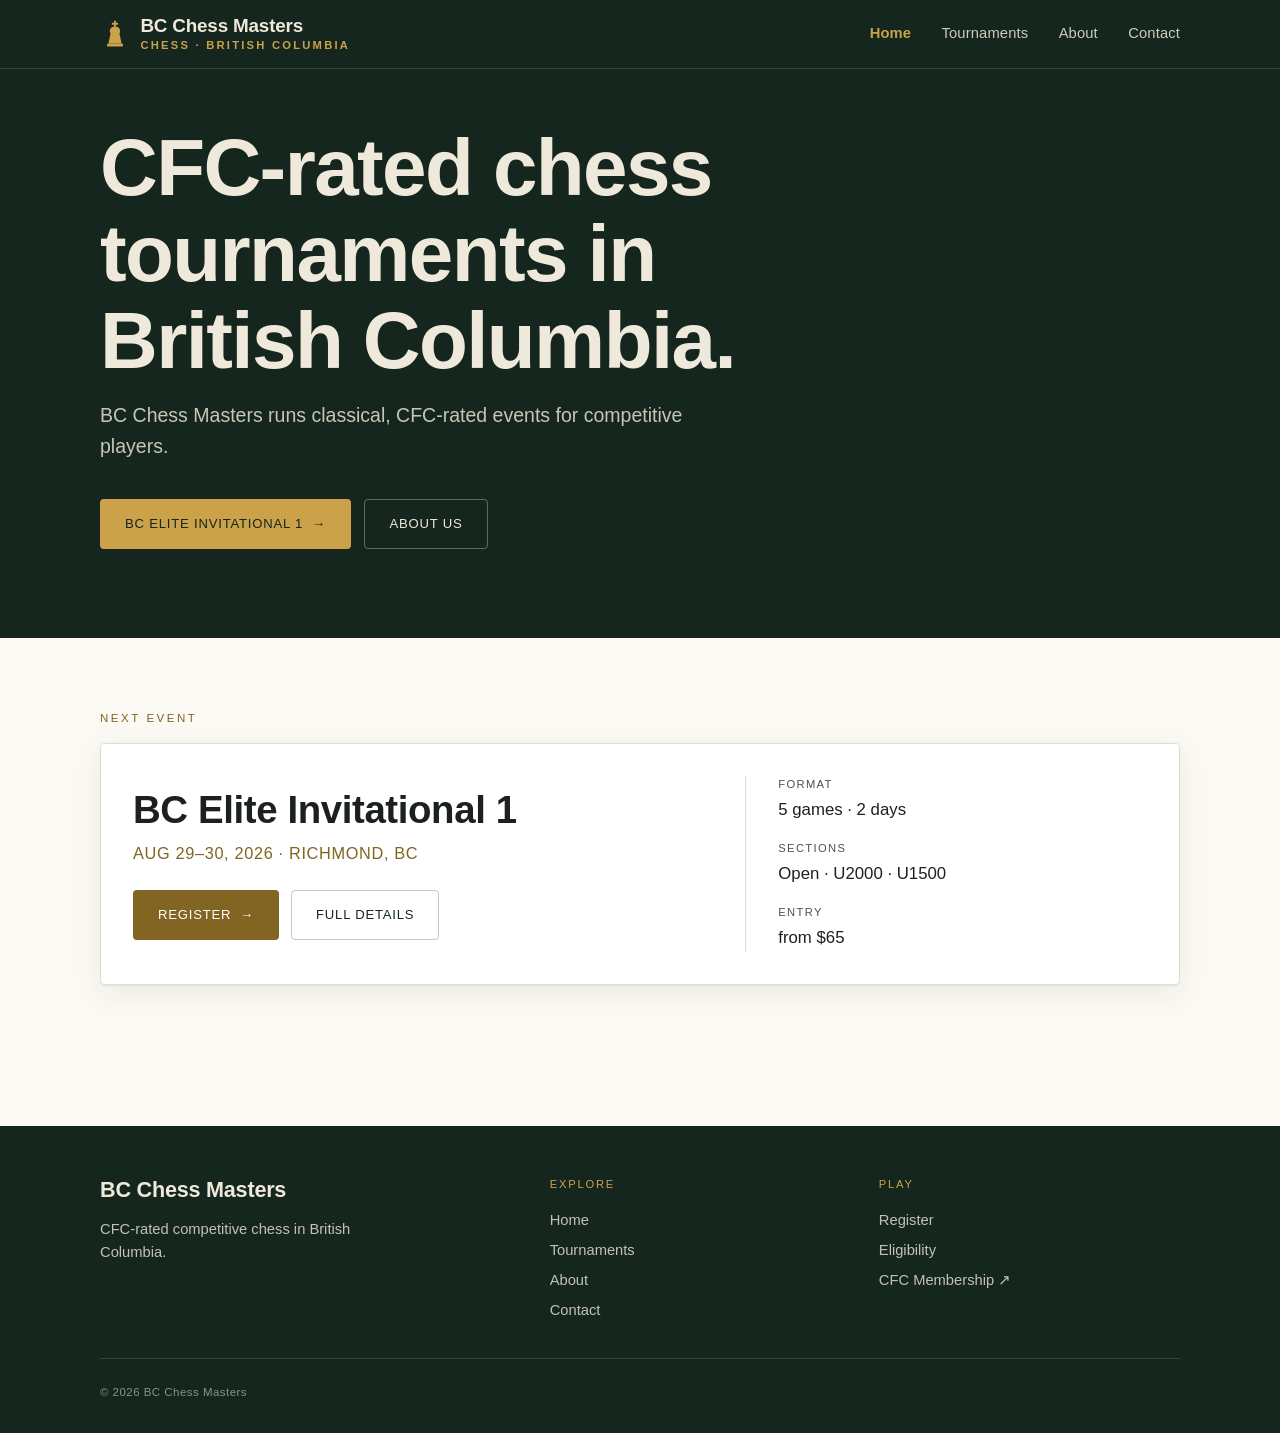
==== commit 383513db: "Fixed wording" ====
--- a/index.html
+++ b/index.html
@@ -39,7 +39,7 @@
         CFC-rated chess tournaments in British Columbia.
       </h1>
       <p class="lede" style="color:rgba(239,233,219,.82); max-width:54ch;">
-        BC Chess Masters runs classical, CFC-rated events for higher-rated players.
+        BC Chess Masters runs classical, CFC-rated events for competitive players.
       </p>
       <div style="display:flex; flex-wrap:wrap; gap:.85rem; margin-top:2.25rem;">
         <a class="btn btn--on-dark" href="bc-elite-invitational-1.html">
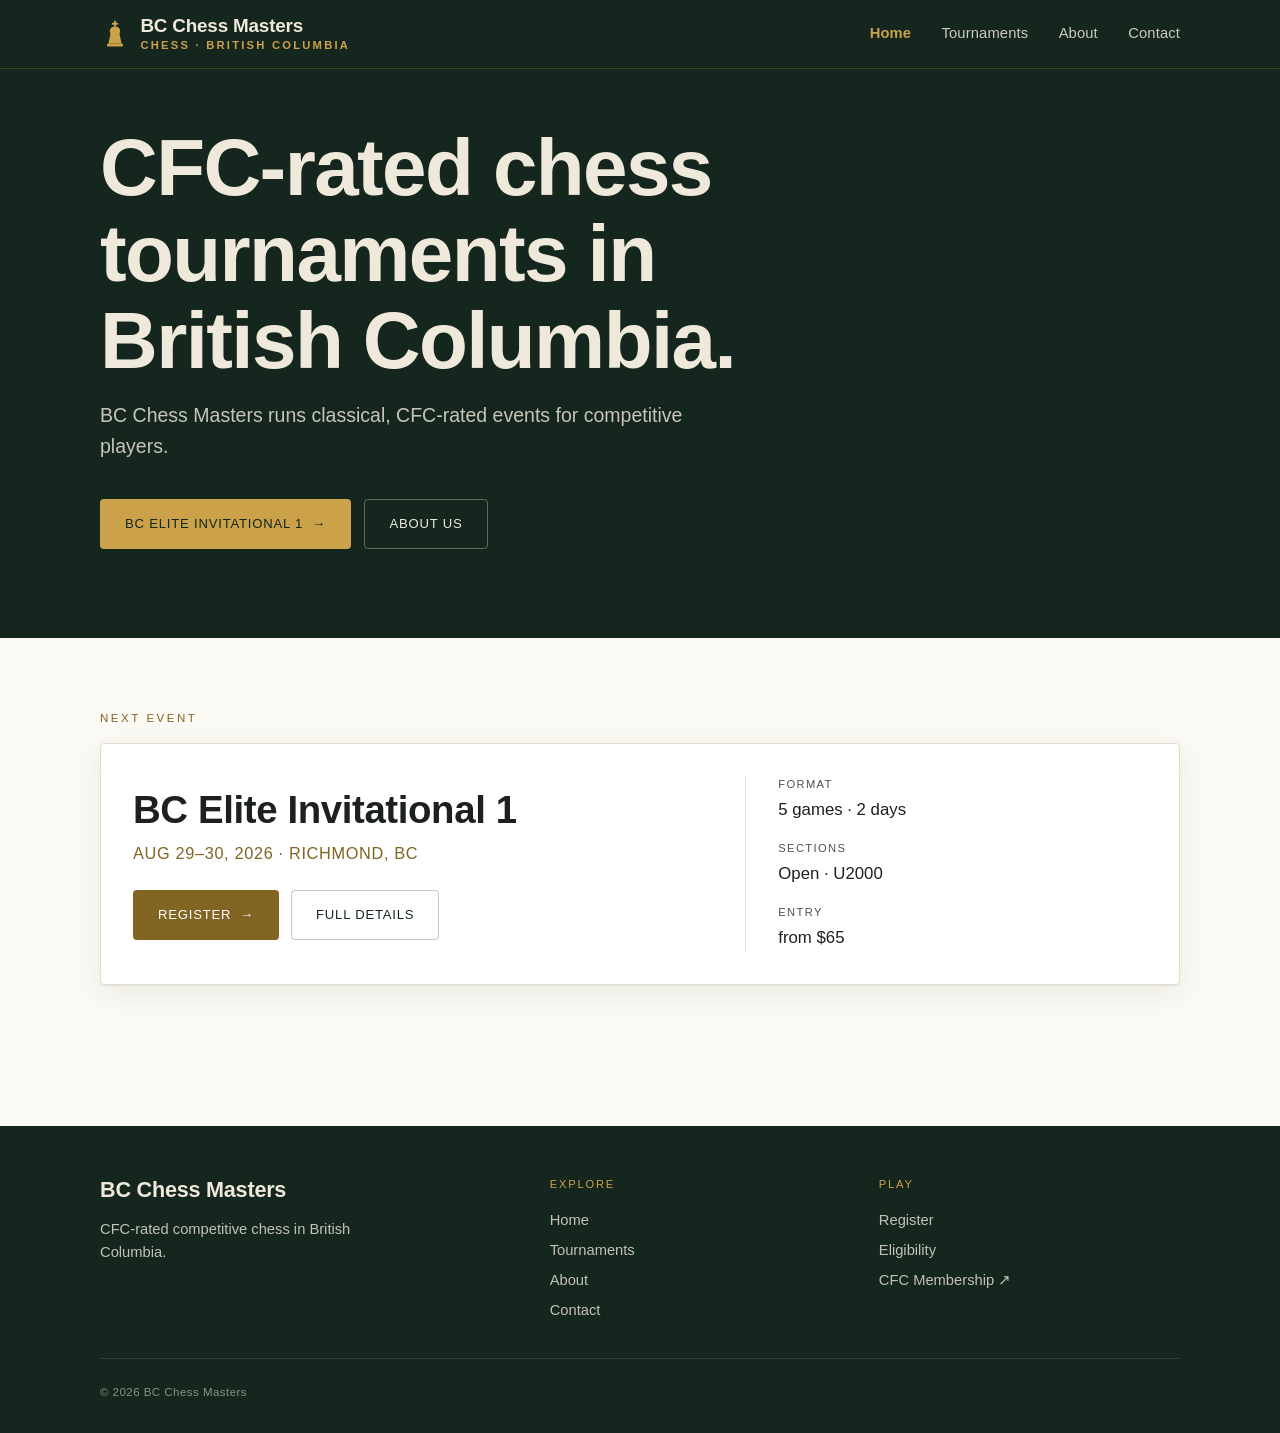
==== commit 761e606d: "Removed U1500 section" ====
--- a/index.html
+++ b/index.html
@@ -67,7 +67,7 @@
           <div><dt class="mono" style="font-size:.7rem; letter-spacing:.12em; text-transform:uppercase; color:var(--ink-soft);">Format</dt>
                <dd class="mono" style="font-size:1.05rem; margin-top:.2rem;">5 games · 2 days</dd></div>
           <div><dt class="mono" style="font-size:.7rem; letter-spacing:.12em; text-transform:uppercase; color:var(--ink-soft);">Sections</dt>
-               <dd class="mono" style="font-size:1.05rem; margin-top:.2rem;">Open · U2000 · U1500</dd></div>
+               <dd class="mono" style="font-size:1.05rem; margin-top:.2rem;">Open · U2000</dd></div>
           <div><dt class="mono" style="font-size:.7rem; letter-spacing:.12em; text-transform:uppercase; color:var(--ink-soft);">Entry</dt>
                <dd class="mono" style="font-size:1.05rem; margin-top:.2rem;">from $65</dd></div>
         </dl>
